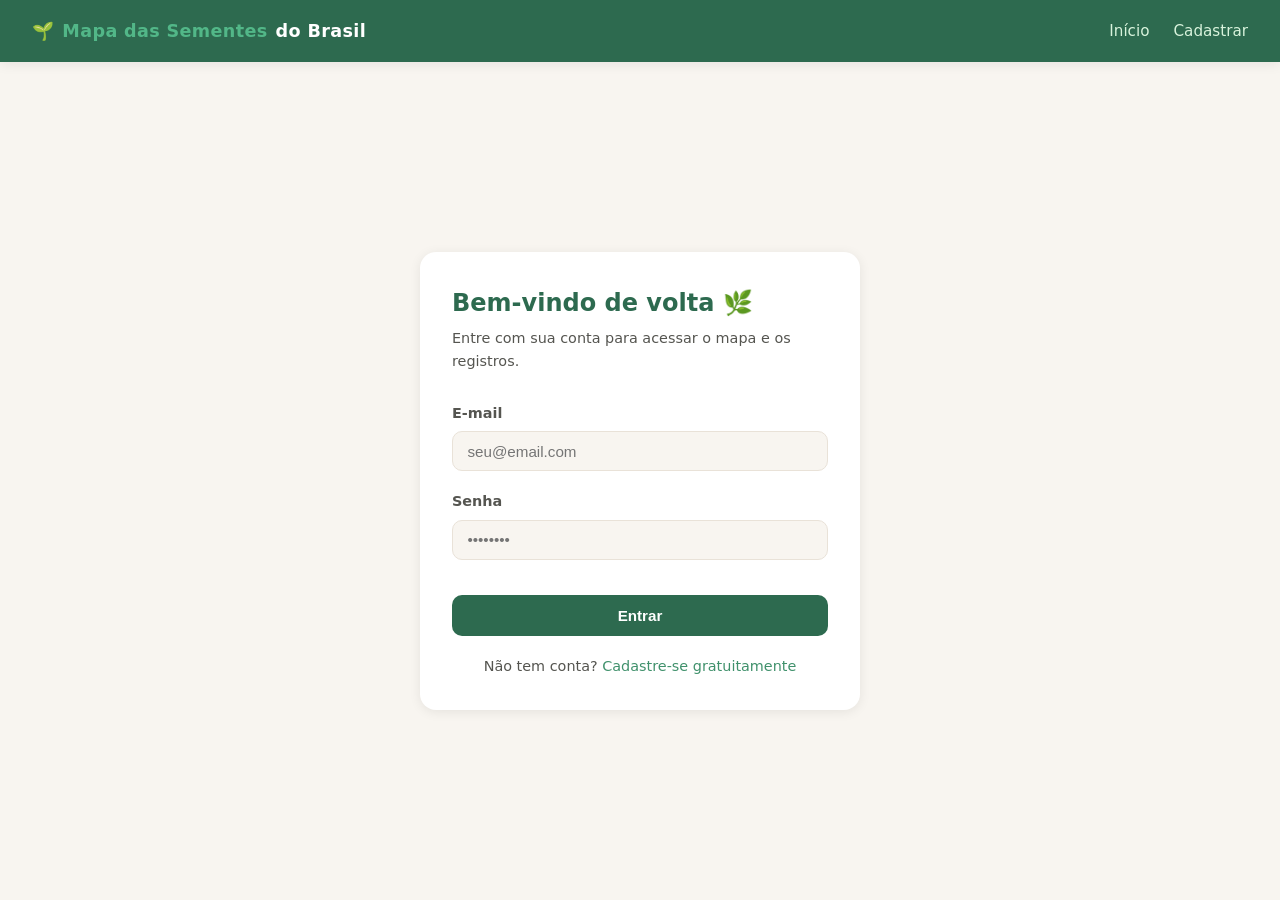
==== frontend/admin.html @ 4fa2a0f3 "Create admin.html" ====
<!DOCTYPE html>
<html lang="pt-BR">
<head>
  <meta charset="UTF-8" />
  <meta name="viewport" content="width=device-width, initial-scale=1.0" />
  <title>Painel Admin — Mapa das Sementes do Brasil</title>
  <link rel="stylesheet" href="css/style.css" />
  <style>
    .admin-tabela {
      width: 100%;
      border-collapse: collapse;
      background: var(--branco);
      border-radius: var(--raio-lg);
      overflow: hidden;
      box-shadow: var(--sombra);
      margin-top: 1.5rem;
    }
    .admin-tabela th,
    .admin-tabela td {
      padding: 0.8rem 1rem;
      text-align: left;
      font-size: 0.9rem;
      border-bottom: 1px solid var(--terra-escura);
    }
    .admin-tabela th {
      background: var(--verde-suave);
      color: var(--verde-escuro);
      font-weight: 700;
    }
    .admin-tabela tr:last-child td {
      border-bottom: none;
    }
    .admin-tabela tr:hover {
      background: var(--terra);
    }
    .badge-role {
      display: inline-block;
      padding: 0.2rem 0.6rem;
      border-radius: 20px;
      font-size: 0.75rem;
      font-weight: 700;
      background: var(--verde-suave);
      color: var(--verde-escuro);
    }
    .admin-toolbar {
      display: flex;
      justify-content: space-between;
      align-items: center;
      flex-wrap: wrap;
      gap: 1rem;
      margin-top: 1.5rem;
    }
    .admin-busca {
      flex: 1;
      max-width: 320px;
    }
    .admin-resumo {
      font-size: 0.9rem;
      color: var(--texto-suave);
    }
    .estado-vazio,
    .estado-erro,
    .estado-carregando {
      text-align: center;
      padding: 3rem 1rem;
      color: var(--texto-suave);
    }
  </style>
</head>
<body>

  <!-- Navbar -->
  <nav class="navbar">
    <a class="navbar__logo" href="/frontend/index.html">
      🌱 <span>Mapa das Sementes</span> do Brasil
    </a>
    <ul class="navbar__nav">
      <li><a href="/frontend/index.html">Início</a></li>
      <li><a href="#" id="link-sair">Sair</a></li>
    </ul>
  </nav>

  <div class="container" style="padding-top: 2rem; padding-bottom: 3rem;">

    <!-- Conteúdo só aparece se for admin -->
    <div id="painel-admin" class="oculto">
      <h1 style="color: var(--verde-escuro); font-size: 1.6rem;">
        👥 Usuários cadastrados
      </h1>
      <p style="color: var(--texto-suave); margin-top: 0.3rem;">
        Acompanhe todos os cadastros realizados na plataforma.
      </p>

      <div class="admin-toolbar">
        <div class="form-grupo admin-busca" style="margin-bottom: 0;">
          <input
            type="text"
            id="busca"
            placeholder="🔍 Buscar por nome ou e-mail..."
          />
        </div>
        <div class="admin-resumo" id="resumo-total">Carregando...</div>
      </div>

      <div id="tabela-wrapper">
        <div class="estado-carregando">Carregando usuários...</div>
      </div>
    </div>

    <!-- Acesso negado -->
    <div id="acesso-negado" class="oculto card texto-centro" style="max-width: 480px; margin: 3rem auto;">
      <h2 style="color: var(--erro);">🔒 Acesso restrito</h2>
      <p style="color: var(--texto-suave); margin-top: 0.5rem;">
        Esta página é exclusiva para administradores da plataforma.
      </p>
      <a href="/frontend/index.html" class="btn btn--primario mt-3">Voltar ao início</a>
    </div>

  </div>

  <script src="js/api.js"></script>
  <script>
    exigirLogin();

    document.getElementById('link-sair').addEventListener('click', (e) => {
      e.preventDefault();
      encerrarSessao();
    });

    let todosUsuarios = [];

    document.addEventListener('DOMContentLoaded', async () => {
      const usuario = obterUsuario();

      if (!usuario || usuario.role !== 'admin') {
        document.getElementById('acesso-negado').classList.remove('oculto');
        return;
      }

      document.getElementById('painel-admin').classList.remove('oculto');
      await carregarUsuarios();

      document.getElementById('busca').addEventListener('input', (e) => {
        filtrarERenderizar(e.target.value);
      });
    });

    async function carregarUsuarios() {
      const wrapper = document.getElementById('tabela-wrapper');
      try {
        // Rota real: GET /api/admin/usuarios (protegida, role=admin)
        const resposta = await requisicao('/api/admin/usuarios');
        const dados = resposta.data || resposta;
        todosUsuarios = Array.isArray(dados) ? dados : (dados.usuarios || []);

        if (todosUsuarios.length === 0) {
          wrapper.innerHTML = '<div class="estado-vazio">Nenhum usuário cadastrado ainda.</div>';
          document.getElementById('resumo-total').textContent = '0 usuários';
          return;
        }

        renderizarTabela(todosUsuarios);
        document.getElementById('resumo-total').textContent =
          `${todosUsuarios.length} usuário${todosUsuarios.length !== 1 ? 's' : ''}`;

      } catch (err) {
        wrapper.innerHTML = `<div class="estado-erro">⚠️ Erro ao carregar usuários: ${err.message}</div>`;
      }
    }

    function filtrarERenderizar(termo) {
      const termoBusca = termo.trim().toLowerCase();
      const filtrados = !termoBusca
        ? todosUsuarios
        : todosUsuarios.filter(u =>
            (u.nome_completo || '').toLowerCase().includes(termoBusca) ||
            (u.email || '').toLowerCase().includes(termoBusca)
          );

      renderizarTabela(filtrados);
      document.getElementById('resumo-total').textContent =
        `${filtrados.length} de ${todosUsuarios.length} usuário${todosUsuarios.length !== 1 ? 's' : ''}`;
    }

    function renderizarTabela(lista) {
      const wrapper = document.getElementById('tabela-wrapper');

      if (lista.length === 0) {
        wrapper.innerHTML = '<div class="estado-vazio">Nenhum usuário encontrado para essa busca.</div>';
        return;
      }

      const linhas = lista.map(u => `
        <tr>
          <td>${escapeHtml(u.nome_completo || '—')}</td>
          <td>${escapeHtml(u.email || '—')}</td>
          <td><span class="badge-role">${formatarPapel(u.role)}</span></td>
          <td>${escapeHtml(u.municipio || '—')}${u.estado ? ' - ' + escapeHtml(u.estado) : ''}</td>
          <td>${formatarData(u.created_at)}</td>
        </tr>
      `).join('');

      wrapper.innerHTML = `
        <table class="admin-tabela">
          <thead>
            <tr>
              <th>Nome</th>
              <th>E-mail</th>
              <th>Perfil</th>
              <th>Localização</th>
              <th>Cadastrado em</th>
            </tr>
          </thead>
          <tbody>${linhas}</tbody>
        </table>
      `;
    }

    function formatarData(isoString) {
      if (!isoString) return '—';
      const data = new Date(isoString);
      if (isNaN(data)) return '—';
      return data.toLocaleDateString('pt-BR', {
        day: '2-digit', month: '2-digit', year: 'numeric',
        hour: '2-digit', minute: '2-digit'
      });
    }

    function escapeHtml(texto) {
      const div = document.createElement('div');
      div.textContent = texto;
      return div.innerHTML;
    }
  </script>

</body>
</html>
---- frontend/css/style.css ----
/* =============================================
   Mapa das Sementes do Brasil — Estilos Globais
   ============================================= */

/* --- Variáveis --- */
:root {
  --verde-escuro:  #2d6a4f;
  --verde-medio:   #40916c;
  --verde-claro:   #52b788;
  --verde-suave:   #d8f3dc;
  --terra:         #f8f5f0;
  --terra-escura:  #e9e2d8;
  --texto:         #1b1b1b;
  --texto-suave:   #555550;
  --branco:        #ffffff;
  --erro:          #c0392b;
  --sucesso:       #27ae60;
  --sombra:        0 2px 12px rgba(0, 0, 0, 0.08);
  --raio:          10px;
  --raio-lg:       16px;
  --transicao:     0.2s ease;
}

/* --- Reset base --- */
*, *::before, *::after {
  box-sizing: border-box;
  margin: 0;
  padding: 0;
}

html {
  font-size: 16px;
  scroll-behavior: smooth;
}

body {
  font-family: 'Segoe UI', system-ui, sans-serif;
  background-color: var(--terra);
  color: var(--texto);
  line-height: 1.6;
  min-height: 100vh;
}

img {
  max-width: 100%;
  display: block;
}

a {
  color: var(--verde-medio);
  text-decoration: none;
}

a:hover {
  text-decoration: underline;
}

/* --- Navbar --- */
.navbar {
  background-color: var(--verde-escuro);
  padding: 0 2rem;
  display: flex;
  align-items: center;
  justify-content: space-between;
  height: 62px;
  box-shadow: var(--sombra);
  position: sticky;
  top: 0;
  z-index: 100;
}

.navbar__logo {
  color: var(--branco);
  font-size: 1.1rem;
  font-weight: 700;
  letter-spacing: 0.02em;
  display: flex;
  align-items: center;
  gap: 0.5rem;
}

.navbar__logo span {
  color: var(--verde-claro);
}

.navbar__nav {
  display: flex;
  gap: 1.5rem;
  list-style: none;
}

.navbar__nav a {
  color: var(--verde-suave);
  font-size: 0.95rem;
  transition: color var(--transicao);
}

.navbar__nav a:hover {
  color: var(--branco);
  text-decoration: none;
}

/* --- Container central --- */
.container {
  max-width: 1100px;
  margin: 0 auto;
  padding: 0 1.5rem;
}

/* --- Botões --- */
.btn {
  display: inline-flex;
  align-items: center;
  justify-content: center;
  gap: 0.4rem;
  padding: 0.6rem 1.4rem;
  border: none;
  border-radius: var(--raio);
  font-size: 0.95rem;
  font-weight: 600;
  cursor: pointer;
  transition: background-color var(--transicao), opacity var(--transicao);
  text-decoration: none;
}

.btn:disabled {
  opacity: 0.6;
  cursor: not-allowed;
}

.btn--primario {
  background-color: var(--verde-escuro);
  color: var(--branco);
}

.btn--primario:hover:not(:disabled) {
  background-color: var(--verde-medio);
}

.btn--secundario {
  background-color: transparent;
  color: var(--verde-escuro);
  border: 2px solid var(--verde-escuro);
}

.btn--secundario:hover:not(:disabled) {
  background-color: var(--verde-suave);
}

.btn--bloco {
  width: 100%;
  padding: 0.75rem;
}

/* --- Card --- */
.card {
  background: var(--branco);
  border-radius: var(--raio-lg);
  box-shadow: var(--sombra);
  padding: 2rem;
}

/* --- Formulários --- */
.form-grupo {
  margin-bottom: 1.2rem;
}

.form-grupo label {
  display: block;
  font-size: 0.9rem;
  font-weight: 600;
  color: var(--texto-suave);
  margin-bottom: 0.4rem;
}

.form-grupo input,
.form-grupo select,
.form-grupo textarea {
  width: 100%;
  padding: 0.65rem 0.9rem;
  border: 1.5px solid var(--terra-escura);
  border-radius: var(--raio);
  font-size: 0.95rem;
  color: var(--texto);
  background: var(--terra);
  transition: border-color var(--transicao);
  outline: none;
}

.form-grupo input:focus,
.form-grupo select:focus,
.form-grupo textarea:focus {
  border-color: var(--verde-medio);
  background: var(--branco);
}

/* --- Mensagens de feedback --- */
.msg {
  padding: 0.7rem 1rem;
  border-radius: var(--raio);
  font-size: 0.9rem;
  margin-top: 1rem;
  display: none;
}

.msg--erro {
  background: #fdecea;
  color: var(--erro);
  border-left: 4px solid var(--erro);
}

.msg--sucesso {
  background: #eafaf1;
  color: var(--sucesso);
  border-left: 4px solid var(--sucesso);
}

.msg.visivel {
  display: block;
}

/* --- Hero (página inicial) --- */
.hero {
  position: relative;
  background: linear-gradient(135deg, var(--verde-escuro) 0%, var(--verde-medio) 100%);
  color: var(--branco);
  padding: 5rem 1.5rem;
  text-align: center;
  overflow: hidden;
}

/* Mapa do Brasil estilizado como marca d'água de fundo */
.hero::before {
  content: '';
  position: absolute;
  inset: 0;
  background-image: url("data:image/svg+xml;utf8,%3Csvg xmlns='http://www.w3.org/2000/svg' width='120' height='120'%3E%3Cpath fill='%23ffffff' opacity='0.10' d='M20 60 Q20 30 45 20 Q55 45 40 65 Q30 75 20 60 Z'/%3E%3Ccircle cx='85' cy='30' r='7' fill='%23ffffff' opacity='0.10'/%3E%3Ccircle cx='95' cy='32' r='5' fill='%23ffffff' opacity='0.08'/%3E%3Cpath fill='%23ffffff' opacity='0.09' d='M70 90 Q70 70 90 62 Q98 82 85 96 Q78 102 70 90 Z'/%3E%3Ccircle cx='30' cy='100' r='6' fill='%23ffffff' opacity='0.08'/%3E%3C/svg%3E");
  background-repeat: repeat;
  pointer-events: none;
}

.hero > .container {
  position: relative;
  z-index: 1;
}

.hero__titulo {
  font-size: 2.4rem;
  font-weight: 800;
  margin-bottom: 1rem;
  line-height: 1.2;
}

.hero__titulo span {
  color: var(--verde-claro);
}

.hero__subtitulo {
  font-size: 1.1rem;
  opacity: 0.9;
  max-width: 600px;
  margin: 0 auto 2rem;
}

.hero__acoes {
  display: flex;
  gap: 1rem;
  justify-content: center;
  flex-wrap: wrap;
}

/* --- Seção de estatísticas --- */
.stats {
  display: grid;
  grid-template-columns: repeat(auto-fit, minmax(200px, 1fr));
  gap: 1.5rem;
  padding: 3rem 0;
}

.stat-card {
  background: var(--branco);
  border-radius: var(--raio-lg);
  padding: 1.5rem;
  text-align: center;
  box-shadow: var(--sombra);
  border-top: 4px solid var(--verde-claro);
}

.stat-card__numero {
  font-size: 2rem;
  font-weight: 800;
  color: var(--verde-escuro);
}

.stat-card__label {
  font-size: 0.9rem;
  color: var(--texto-suave);
  margin-top: 0.3rem;
}

/* --- Página de autenticação (login/cadastro) --- */
.auth-wrapper {
  min-height: calc(100vh - 62px);
  display: flex;
  align-items: center;
  justify-content: center;
  padding: 2rem 1rem;
}

.auth-card {
  width: 100%;
  max-width: 440px;
}

.auth-card__titulo {
  font-size: 1.5rem;
  font-weight: 700;
  color: var(--verde-escuro);
  margin-bottom: 0.3rem;
}

.auth-card__subtitulo {
  font-size: 0.9rem;
  color: var(--texto-suave);
  margin-bottom: 1.8rem;
}

.auth-card__rodape {
  text-align: center;
  margin-top: 1.2rem;
  font-size: 0.9rem;
  color: var(--texto-suave);
}

/* --- Spinner de carregamento --- */
.spinner {
  width: 18px;
  height: 18px;
  border: 2px solid rgba(255,255,255,0.4);
  border-top-color: var(--branco);
  border-radius: 50%;
  animation: girar 0.7s linear infinite;
  display: inline-block;
}

@keyframes girar {
  to { transform: rotate(360deg); }
}

/* --- Utilitários --- */
.mt-1 { margin-top: 0.5rem; }
.mt-2 { margin-top: 1rem; }
.mt-3 { margin-top: 1.5rem; }
.mb-1 { margin-bottom: 0.5rem; }
.mb-2 { margin-bottom: 1rem; }
.texto-centro { text-align: center; }
.oculto { display: none !important; }

/* --- Responsivo --- */
@media (max-width: 600px) {
  .hero__titulo { font-size: 1.8rem; }
  .navbar { padding: 0 1rem; }
  .navbar__nav { gap: 1rem; }
}
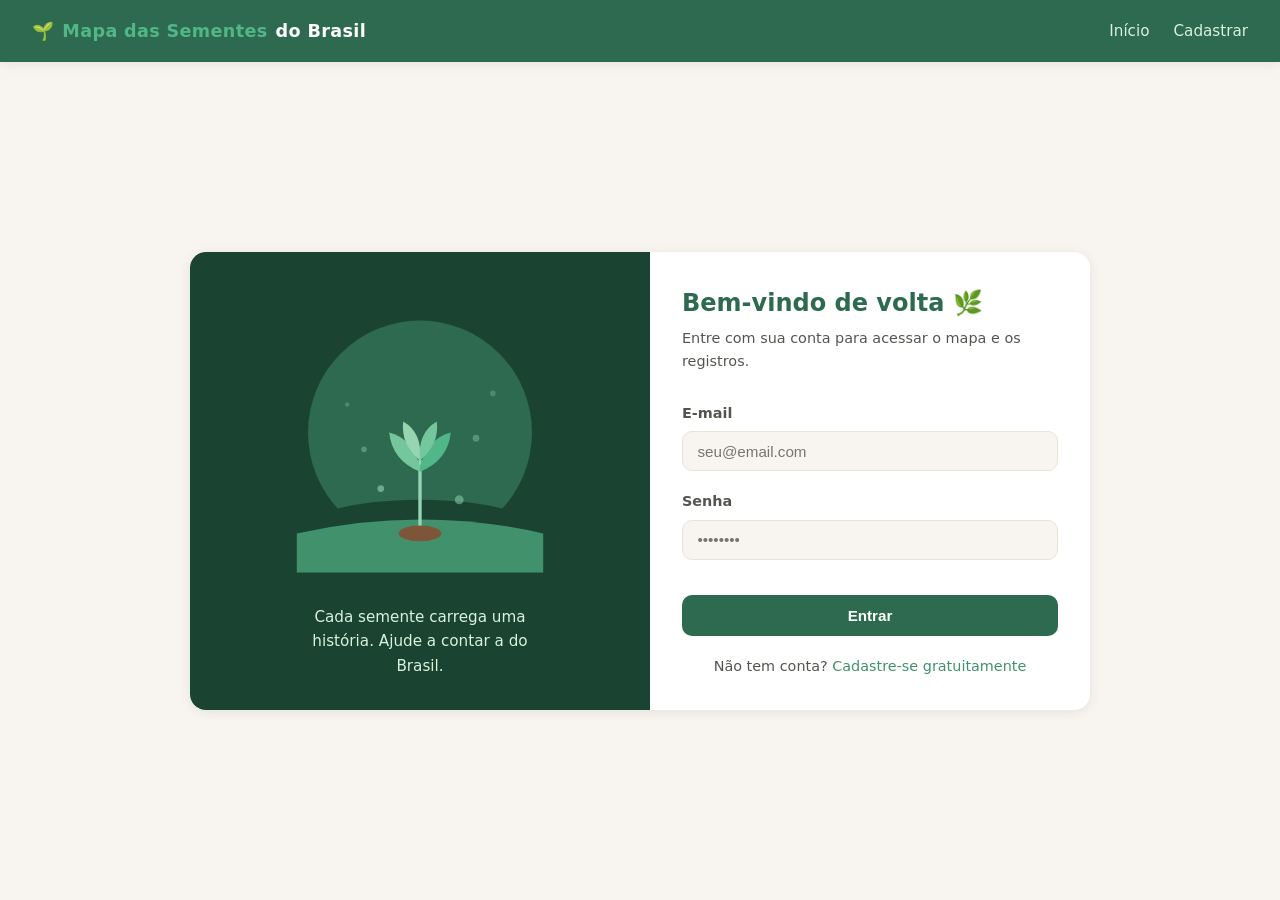
==== commit b6efff88: "Add user edit modal and functionality" ====
--- a/frontend/admin.html
+++ b/frontend/admin.html
@@ -65,6 +65,62 @@
       padding: 3rem 1rem;
       color: var(--texto-suave);
     }
+    .btn-acao {
+      border: none;
+      background: var(--terra-escura);
+      color: var(--texto);
+      padding: 0.35rem 0.7rem;
+      border-radius: var(--raio);
+      font-size: 0.8rem;
+      cursor: pointer;
+      margin-right: 0.3rem;
+      transition: background-color var(--transicao);
+    }
+    .btn-acao--editar:hover {
+      background: var(--verde-suave);
+    }
+    .btn-acao--excluir:hover {
+      background: #fdecea;
+      color: var(--erro);
+    }
+    .modal-fundo {
+      position: fixed;
+      inset: 0;
+      background: rgba(0,0,0,0.5);
+      display: flex;
+      align-items: center;
+      justify-content: center;
+      padding: 1rem;
+      z-index: 100;
+    }
+    .modal-card {
+      background: var(--branco);
+      border-radius: var(--raio-lg);
+      padding: 2rem;
+      max-width: 480px;
+      width: 100%;
+      max-height: 90vh;
+      overflow-y: auto;
+    }
+    .modal-card__titulo {
+      color: var(--verde-escuro);
+      font-size: 1.2rem;
+      margin-bottom: 1.2rem;
+    }
+    .modal-card__acoes {
+      display: flex;
+      gap: 0.8rem;
+      margin-top: 1.5rem;
+    }
+    .modal-card__acoes .btn {
+      flex: 1;
+    }
+    .form-dica {
+      font-size: 0.78rem;
+      color: var(--texto-suave);
+      margin-top: -0.8rem;
+      margin-bottom: 1rem;
+    }
   </style>
 </head>
 <body>
@@ -118,6 +174,60 @@
 
   </div>
 
+  <!-- Modal de edição de usuário -->
+  <div id="modal-edicao" class="modal-fundo oculto">
+    <div class="modal-card">
+      <h2 class="modal-card__titulo">✏️ Editar usuário</h2>
+
+      <form id="form-edicao">
+        <input type="hidden" id="edicao-id" />
+
+        <div class="form-grupo">
+          <label for="edicao-nome">Nome completo</label>
+          <input type="text" id="edicao-nome" />
+        </div>
+
+        <div class="form-grupo">
+          <label for="edicao-email">E-mail</label>
+          <input type="email" id="edicao-email" />
+        </div>
+
+        <div class="form-grupo">
+          <label for="edicao-telefone">Telefone</label>
+          <input type="text" id="edicao-telefone" />
+        </div>
+
+        <div class="form-grupo">
+          <label for="edicao-role">Perfil</label>
+          <select id="edicao-role">
+            <option value="artesao">Artesão(ã)</option>
+            <option value="pesquisador">Pesquisador(a)</option>
+            <option value="especialista">Especialista</option>
+            <option value="estudante">Estudante</option>
+            <option value="agente_territorial">Agente Territorial Cultural</option>
+            <option value="admin">Administrador(a)</option>
+          </select>
+        </div>
+
+        <div class="form-grupo">
+          <label for="edicao-senha">Nova senha (reset)</label>
+          <input type="text" id="edicao-senha" placeholder="Deixe em branco para manter a senha atual" />
+        </div>
+        <div class="form-dica">
+          Preencha apenas se quiser redefinir a senha do usuário. Informe a senha
+          provisória e oriente a pessoa a alterá-la no primeiro acesso.
+        </div>
+
+        <div id="msg-edicao" class="msg msg--erro"></div>
+
+        <div class="modal-card__acoes">
+          <button type="button" class="btn btn--secundario" id="btn-cancelar-edicao">Cancelar</button>
+          <button type="submit" class="btn btn--primario" id="btn-salvar-edicao">Salvar alterações</button>
+        </div>
+      </form>
+    </div>
+  </div>
+
   <script src="js/api.js"></script>
   <script>
     exigirLogin();
@@ -197,6 +307,10 @@
           <td><span class="badge-role">${formatarPapel(u.role)}</span></td>
           <td>${escapeHtml(u.municipio || '—')}${u.estado ? ' - ' + escapeHtml(u.estado) : ''}</td>
           <td>${formatarData(u.created_at)}</td>
+          <td>
+            <button type="button" class="btn-acao btn-acao--editar" data-id="${u.id}">✏️ Editar</button>
+            <button type="button" class="btn-acao btn-acao--excluir" data-id="${u.id}" data-nome="${escapeHtml(u.nome_completo || u.email)}">🗑️</button>
+          </td>
         </tr>
       `).join('');
 
@@ -209,11 +323,20 @@
               <th>Perfil</th>
               <th>Localização</th>
               <th>Cadastrado em</th>
+              <th>Ações</th>
             </tr>
           </thead>
           <tbody>${linhas}</tbody>
         </table>
       `;
+
+      // Liga os eventos dos botões recém-criados
+      wrapper.querySelectorAll('.btn-acao--editar').forEach(btn => {
+        btn.addEventListener('click', () => abrirModalEdicao(btn.dataset.id));
+      });
+      wrapper.querySelectorAll('.btn-acao--excluir').forEach(btn => {
+        btn.addEventListener('click', () => confirmarExclusao(btn.dataset.id, btn.dataset.nome));
+      });
     }
 
     function formatarData(isoString) {
@@ -231,6 +354,84 @@
       div.textContent = texto;
       return div.innerHTML;
     }
+
+    // --- Modal de edição ---
+    const modalEdicao = document.getElementById('modal-edicao');
+    const formEdicao   = document.getElementById('form-edicao');
+    const btnSalvarEdicao = document.getElementById('btn-salvar-edicao');
+
+    function abrirModalEdicao(id) {
+      const usuario = todosUsuarios.find(u => String(u.id) === String(id));
+      if (!usuario) return;
+
+      document.getElementById('edicao-id').value = usuario.id;
+      document.getElementById('edicao-nome').value = usuario.nome_completo || '';
+      document.getElementById('edicao-email').value = usuario.email || '';
+      document.getElementById('edicao-telefone').value = usuario.telefone || '';
+      document.getElementById('edicao-role').value = usuario.role || 'artesao';
+      document.getElementById('edicao-senha').value = '';
+      ocultarMensagem('msg-edicao');
+
+      modalEdicao.classList.remove('oculto');
+    }
+
+    function fecharModalEdicao() {
+      modalEdicao.classList.add('oculto');
+    }
+
+    document.getElementById('btn-cancelar-edicao').addEventListener('click', fecharModalEdicao);
+    modalEdicao.addEventListener('click', (e) => {
+      if (e.target === modalEdicao) fecharModalEdicao();
+    });
+
+    formEdicao.addEventListener('submit', async (e) => {
+      e.preventDefault();
+      ocultarMensagem('msg-edicao');
+
+      const id = document.getElementById('edicao-id').value;
+      const dados = {
+        nome_completo: document.getElementById('edicao-nome').value.trim(),
+        email: document.getElementById('edicao-email').value.trim(),
+        telefone: document.getElementById('edicao-telefone').value.trim(),
+        role: document.getElementById('edicao-role').value,
+      };
+
+      const novaSenha = document.getElementById('edicao-senha').value.trim();
+      if (novaSenha) {
+        if (novaSenha.length < 6) {
+          exibirMensagem('msg-edicao', 'A nova senha precisa ter ao menos 6 caracteres.', 'erro');
+          return;
+        }
+        dados.nova_senha = novaSenha;
+      }
+
+      estadoBotao(btnSalvarEdicao, true);
+
+      try {
+        await apiAdminEditarUsuario(id, dados);
+        fecharModalEdicao();
+        await carregarUsuarios(); // recarrega a lista com os dados atualizados
+      } catch (err) {
+        exibirMensagem('msg-edicao', err.message || 'Erro ao salvar alterações.', 'erro');
+      } finally {
+        estadoBotao(btnSalvarEdicao, false, 'Salvar alterações');
+      }
+    });
+
+    // --- Exclusão de usuário ---
+    async function confirmarExclusao(id, nome) {
+      const confirmado = window.confirm(
+        `Tem certeza que deseja excluir "${nome}"?\n\nEsta ação é permanente e o e-mail ficará disponível para um novo cadastro.`
+      );
+      if (!confirmado) return;
+
+      try {
+        await apiAdminExcluirUsuario(id);
+        await carregarUsuarios();
+      } catch (err) {
+        alert('Erro ao excluir usuário: ' + (err.message || 'tente novamente.'));
+      }
+    }
   </script>
 
 </body>
--- a/frontend/css/style.css
+++ b/frontend/css/style.css
@@ -307,9 +307,69 @@
   padding: 2rem 1rem;
 }
 
+.auth-split {
+  display: flex;
+  width: 100%;
+  max-width: 900px;
+  border-radius: var(--raio-lg);
+  overflow: hidden;
+  box-shadow: var(--sombra);
+}
+
+.auth-ilustracao {
+  flex: 1;
+  min-width: 300px;
+  background: #1b4332;
+  display: flex;
+  flex-direction: column;
+  align-items: center;
+  justify-content: center;
+  padding: 2rem;
+}
+
+.auth-ilustracao svg {
+  max-width: 280px;
+}
+
+.auth-ilustracao__frase {
+  color: var(--verde-suave);
+  font-size: 0.95rem;
+  text-align: center;
+  margin-top: 1.5rem;
+  max-width: 240px;
+  line-height: 1.6;
+}
+
+.auth-split .auth-card {
+  flex: 1;
+  min-width: 320px;
+  box-shadow: none;
+  border-radius: 0;
+  display: flex;
+  flex-direction: column;
+  justify-content: center;
+}
+
+/* Auth card usado sozinho (sem o split com ilustração), ex: cadastro.html */
 .auth-card {
   width: 100%;
   max-width: 440px;
+}
+
+@media (max-width: 700px) {
+  .auth-split {
+    flex-direction: column;
+  }
+  .auth-ilustracao {
+    padding: 1.5rem;
+  }
+  .auth-ilustracao svg {
+    max-width: 160px;
+  }
+  .auth-ilustracao__frase {
+    margin-top: 1rem;
+    font-size: 0.85rem;
+  }
 }
 
 .auth-card__titulo {
